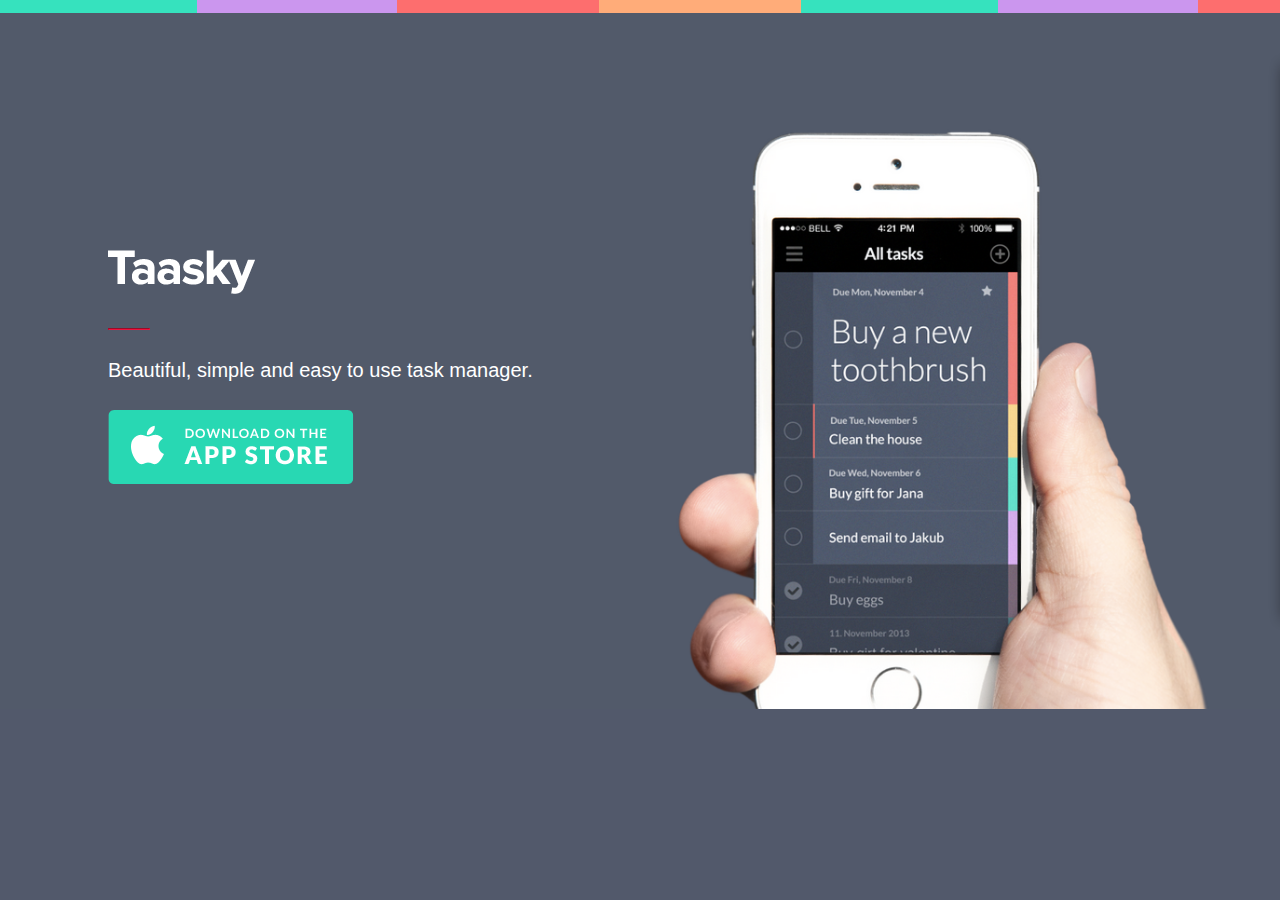
==== Unit3/index.html @ e1351a18 "Change file names" ====
<!DOCTYPE html>

<html>
	<head>
		<title>Taasky Homepage</title>
		<link rel="stylesheet" type="text/css" href="style.css">
	</head>

<body>
	<div class="stripe"></div>
		<section class="taasky"><img src="images/logo-taasky.png" alt="Taasky Logo">

		<hr>

		<p>Beautiful, simple and easy to use task manager.</p>
		<a href="https://itunes.apple.com/us/app/taasky-beautiful-task-to-do/id720309412=8" target="_blank"><img src="images/btn_store.png"></a>
		</section>
	
</body>


</html>
---- Unit3/style.css ----
body {
	background: url(images/background.jpg) #52596b no-repeat;
	background-size: cover;
}

hr {
	border-color: #ec133e;
	margin-bottom: 20px;
	margin-right:1450px;
	margin-top: 30px;
	width: 40px;
}



p {
	text-align: left;
	color: #ffffff;
	font-family: sans-serif;
	font-size: 20px;
	line-height: 20px;
	font-weight: normal;
	margin-top: 30px;
	margin-bottom: 30px;
}



.stripe {
	background: url(images/stripes.png) repeat-x;
	height: 15px;
	width: 100%; 
	position: absolute;
	top: 0;
	left: 0;
}

.taasky {
	margin:250px 0 0 100px;
	padding-bottom: 15px;
}
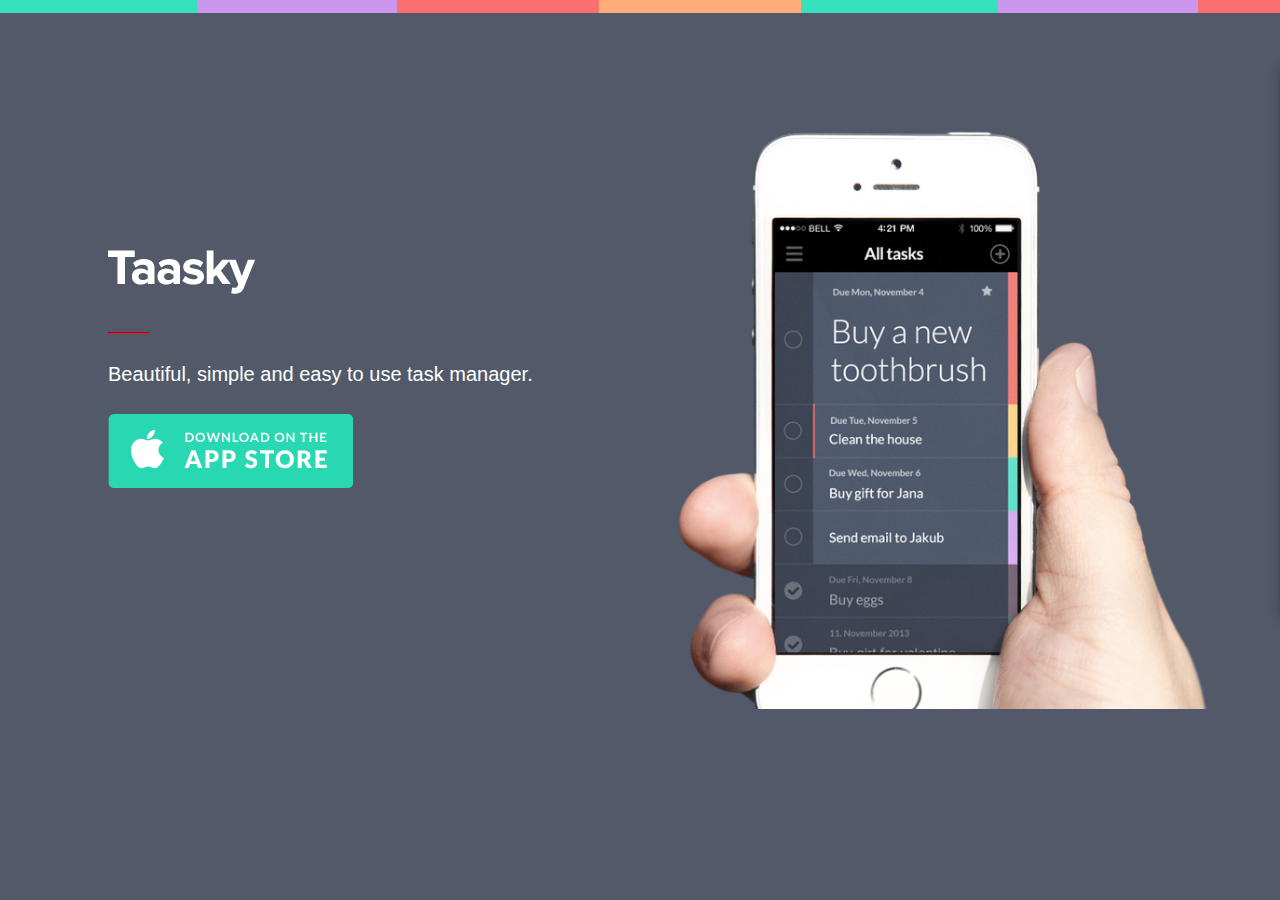
==== commit 504fdcbb: "Update index.html" ====
--- a/Unit3/index.html
+++ b/Unit3/index.html
@@ -1,22 +1,16 @@
 <!DOCTYPE html>
-
 <html>
-	<head>
-		<title>Taasky Homepage</title>
-		<link rel="stylesheet" type="text/css" href="style.css">
-	</head>
-
+<head>
+	<title>Taasky Homepage</title>
+	<link rel="stylesheet" type="text/css" href="style.css">
+</head>
 <body>
 	<div class="stripe"></div>
-		<section class="taasky"><img src="images/logo-taasky.png" alt="Taasky Logo">
-
+	<section class="taasky">
+		<h1><img src="images/logo-taasky.png" alt="Taasky Logo"></h1>
 		<hr>
-
 		<p>Beautiful, simple and easy to use task manager.</p>
-		<a href="https://itunes.apple.com/us/app/taasky-beautiful-task-to-do/id720309412=8" target="_blank"><img src="images/btn_store.png"></a>
-		</section>
-	
+		<a href="https://itunes.apple.com/us/app/taasky-beautiful-task-to-do/id720309412=8" target="_blank"><img src="images/btn_store.png" alt="Link to Taasky app store page"></a>
+	</section>
 </body>
-
-
-</html>+</html>
